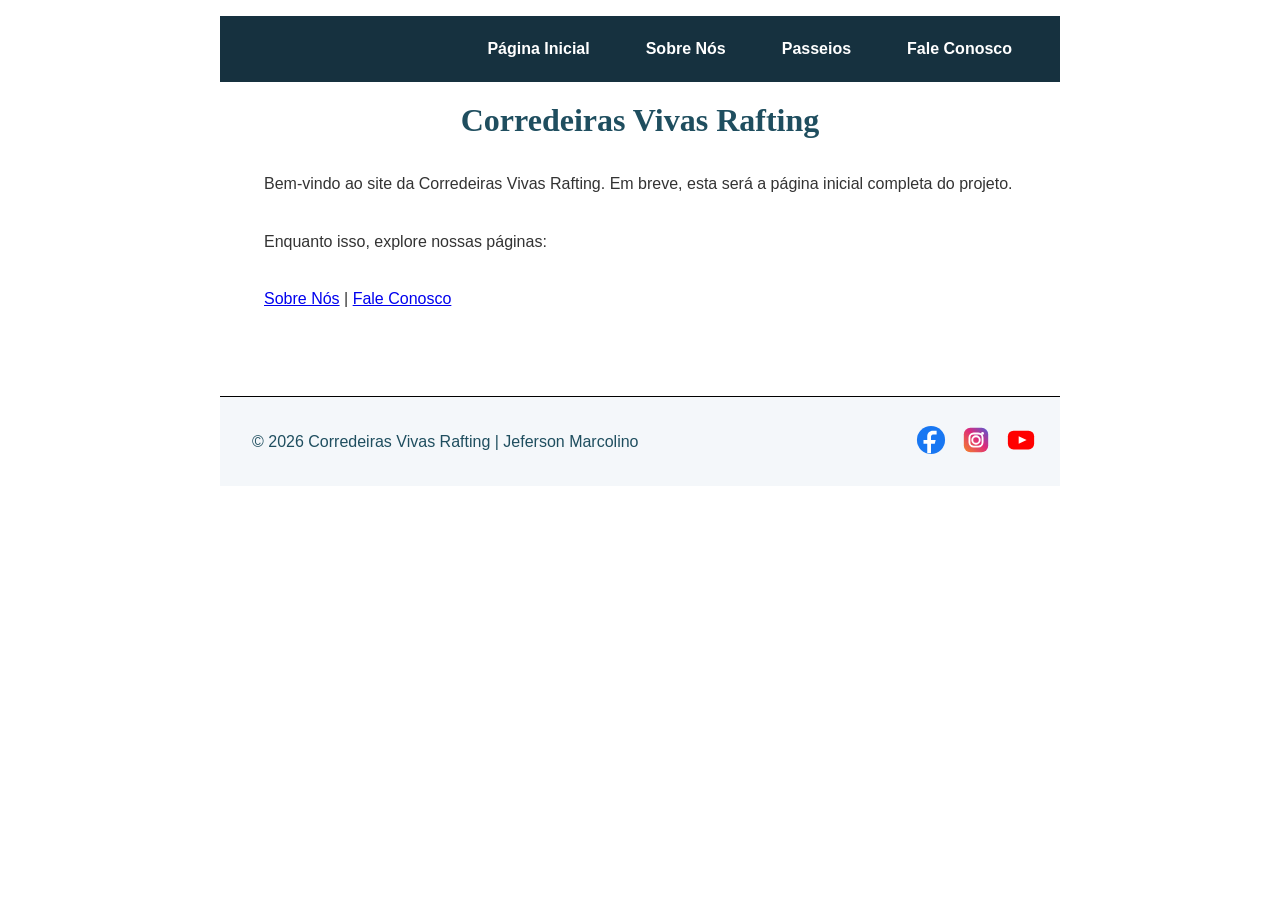
==== wwr/index.html @ 21b04851 "S05 Segunda tentativa" ====
<!DOCTYPE html>
<html lang="pt-BR">

<head>
    <meta charset="UTF-8">
    <meta name="viewport" content="width=device-width, initial-scale=1.0">
    <meta name="description" content="Página inicial da Corredeiras Vivas Rafting. Aventuras em corredeiras com segurança e diversão no Rio Grande do Sul.">
    <meta name="author" content="Jeferson Marcolino">
    <title>Página Inicial | Corredeiras Vivas Rafting</title>
    <link rel="stylesheet" href="estilos/rafting.css">
</head>

<body>
    <header>
        <img src="imagens/logo-rafting.svg" alt="Logotipo Corredeiras Vivas Rafting" class="logo">
        <nav>
            <a href="index.html">Página Inicial</a>
            <a href="sobre.html">Sobre Nós</a>
            <a href="passeios.html">Passeios</a>
            <a href="contato.html">Fale Conosco</a>
        </nav>
    </header>

    <main>
        <h1>Corredeiras Vivas Rafting</h1>
        <p>Bem-vindo ao site da Corredeiras Vivas Rafting. Em breve, esta será a página inicial completa do projeto.</p>
        <p>Enquanto isso, explore nossas páginas:</p>
        <p><a href="sobre.html">Sobre Nós</a> | <a href="contato.html">Fale Conosco</a></p>
    </main>

    <footer>
        <p>&copy; 2026 Corredeiras Vivas Rafting | Jeferson Marcolino</p>
        <nav class="socialmedia">
            <a href="https://facebook.com" target="_blank" rel="noopener noreferrer">
                <img src="imagens/facebook.svg" alt="Visite nossa página oficial do Facebook">
            </a>
            <a href="https://instagram.com" target="_blank" rel="noopener noreferrer">
                <img src="imagens/instagram.svg" alt="Siga o nosso perfil no Instagram">
            </a>
            <a href="https://youtube.com" target="_blank" rel="noopener noreferrer">
                <img src="imagens/youtube.svg" alt="Assista aos nossos vídeos no YouTube">
            </a>
        </nav>
    </footer>
</body>

</html>
---- wwr/estilos/rafting.css ----
/* --- 1. VARIÁVEIS CSS --- */
:root {
    --cor-primaria: #1f4e5f;     
    --cor-secundaria: #4da8da;   
    --cor-destaque1: #16313f;    
    --cor-destaque2: #f4f7fa;    
    --cor-fundo: #ffffff;
    --cor-texto-escuro: #333333;
    --cor-texto-claro: #ffffff;
    --fonte-body: Arial, Helvetica, sans-serif;
    --fonte-titulo: Georgia, "Times New Roman", serif;
}

/* --- 2. RESET DE SELETOR UNIVERSAL --- */
*, *::before, *::after {
    margin: 0;
    padding: 0;
    box-sizing: border-box;
}

/* --- Regras Gerais --- */
body {
    font-family: var(--fonte-body);
    background-color: var(--cor-fundo);
    color: var(--cor-texto-escuro);
}

p {
    line-height: 1.6;
}

h1,
h2 {
    font-family: var(--fonte-titulo);
    color: var(--cor-primaria);
}

nav,
p,
section,
article {
    margin: 16px;
    padding: 8px;
}

header,
main,
footer {
    width: 840px;
    margin: 0 auto;
}

main {
    padding: 20px;
}

/* --- CABEÇALHO (Header com CSS Grid) --- */
header {
    display: grid;
    grid-template-columns: auto 1fr; 
    align-items: center;            
    background-color: var(--cor-destaque1); 
    color: var(--cor-texto-claro);
    padding: 1rem 2rem;
    margin-top: 16px;
}

header .logo {
    max-height: 50px;               
    width: auto;
    display: block;
}

/* Navegação Superior (CSS Flexbox) */
header nav {
    display: flex;
    justify-content: flex-end;      
    gap: 1.5rem;                    
    background-color: transparent;
    margin: 0;
    padding: 0;
}

/* ELIMINAÇÃO DOS DOIS ERROS DE CONTRASTE:
   Força rigidamente a cor branca em absolutamente todos os estados dos links do header */
header nav a,
header nav a:link,
header nav a:visited,
header nav a:active {
    color: var(--cor-texto-claro);
    text-decoration: none;
    font-weight: bold;
    padding: 0.5rem 1rem;
    display: inline-block;
}

header nav a:hover {
    color: var(--cor-secundaria);                 
}

/* --- 3. CONTAINER DO HERO --- */
.hero {
    position: relative;
    width: 100%;
    margin: 5.5rem 16px 10rem;
    padding: 0;
}

.hero > img {
    display: block;
    width: 100%;
    height: auto;
}

.hero h1 {
    position: absolute;
    top: 0;
    left: 0;
    width: 100%;
    margin: 0;
    padding: 16px;
    color: #ffffff;
    background-color: var(--cor-destaque1);
    opacity: 0.85;
    font-size: 2rem;
    text-align: center;
    transform: translateY(calc(-100% - 1rem));
    box-shadow: 0 4px 8px rgba(0, 0, 0, 0.15);
}

.hero article {
    position: absolute;
    top: 100%;
    left: 0;
    right: 0;
    margin: 1rem 0 0;
    padding: 15px;
    display: flex;
    align-items: center;
    gap: 20px;
    width: 100%;
    background-color: var(--cor-fundo);
    border-radius: 4px;
    box-shadow: 0 4px 15px rgba(0, 0, 0, 0.2);
}

.hero article img {
    float: right;
    width: 80px;
    height: auto;
    border: 1px solid #ccc;
    padding: 3px;
    flex-shrink: 0;
}

.hero article p {
    color: var(--cor-texto-escuro);
    margin: 0;
    text-align: left;
}

/* --- SEÇÃO HISTÓRIA (Grid de 2 Colunas) --- */
.historia-section {
    margin: 2.5rem 0;
}

.historia-conteudo {
    display: grid;
    grid-template-columns: 1fr 1fr; 
    gap: 2rem;
    align-items: center;
}

.historia-conteudo img {
    width: 100%;
    height: auto;
    border-radius: 5px;
}

/* --- SEÇÃO DE AVENTURAS (Galeria Flexbox) --- */
.aventuras-section {
    margin: 3rem 0;
}

.galeria-aventuras {
    display: flex;
    justify-content: space-between; 
    gap: 12px;                      
    margin-top: 1.5rem;
}

.galeria-aventuras figure {
    flex: 1;                        
    margin: 0;
    background-color: var(--cor-destaque2);
    padding: 8px;
    border: 1px solid #ddd;
    border-radius: 4px;
    text-align: center;
}

.galeria-aventuras img {
    width: 100%;                    
    height: auto;              
    display: block;
}

.galeria-aventuras figcaption {
    margin-top: 8px;
    font-size: 0.8rem;
    color: var(--cor-destaque1);
    font-weight: bold;
}

/* --- RODAPÉ (Footer) --- */
footer {
    display: flex;
    justify-content: space-between; 
    align-items: center;
    margin-top: 40px;
    border-top: 1px solid #000;     
    padding: 1.5rem;
    background-color: var(--cor-destaque2);
}

footer p {
    margin: 0;
    color: var(--cor-primaria);
}

footer nav.socialmedia {
    display: flex;
    gap: 15px;                      
    background-color: transparent;
    margin: 0;
    padding: 0;
}

.socialmedia a {
    text-decoration: none;
}

footer nav.socialmedia a {
    padding: 0;
    display: inline;
}

footer nav.socialmedia img {
    width: 30px;                    
    height: auto;
}

/* --- PÁGINA FALE CONOSCO (contato.html) --- */
main > h1 {
    text-align: center;
    margin-bottom: 1.5rem;
}

.contato-grid {
    display: grid;
    grid-template-columns: 1fr 1fr;
    gap: 2rem;
    align-items: start;
    margin-top: 1rem;
}

.contato-info address {
    font-style: normal;
    margin: 0;
}

.contato-info address a {
    color: var(--cor-primaria);
    font-weight: bold;
}

.mapa-google {
    display: block;
    width: 100%;
    height: 250px;
    margin: 0;
    border: 0;
}

.equipe-grid {
    display: flex;
    justify-content: space-between;
    gap: 1rem;
    margin-top: 1rem;
}

.equipe-grid figure {
    flex: 1;
    margin: 0;
    text-align: center;
    background-color: var(--cor-destaque2);
    padding: 12px;
    border: 1px solid #ddd;
    border-radius: 6px;
}

.equipe-grid img {
    width: 100%;
    max-width: 140px;
    height: auto;
    display: block;
    margin: 0 auto;
    border-radius: 8px;
}

.equipe-grid figcaption {
    margin-top: 10px;
    font-size: 0.85rem;
    color: var(--cor-destaque1);
    font-weight: bold;
}

.formulario-contato form {
    display: grid;
    gap: 0.75rem;
    max-width: 100%;
}

.formulario-contato label {
    font-weight: bold;
    color: var(--cor-destaque1);
}

.formulario-contato input[type="text"],
.formulario-contato input[type="email"],
.formulario-contato textarea {
    width: 100%;
    padding: 0.6rem;
    border: 1px solid #ccc;
    border-radius: 4px;
    font-family: var(--fonte-body);
    font-size: 1rem;
}

.formulario-contato fieldset {
    border: 1px solid #ccc;
    border-radius: 4px;
    padding: 1rem;
}

.formulario-contato fieldset legend {
    font-weight: bold;
    color: var(--cor-primaria);
    padding: 0 0.5rem;
}

.formulario-contato fieldset label {
    display: block;
    font-weight: normal;
    margin: 0.5rem 0;
}

.checkbox-newsletter {
    display: flex;
    align-items: center;
    gap: 0.5rem;
    font-weight: normal;
}

.formulario-contato button {
    justify-self: start;
    margin-top: 0.5rem;
    padding: 0.75rem 1.5rem;
    background-color: var(--cor-destaque1);
    color: var(--cor-texto-claro);
    border: none;
    border-radius: 4px;
    font-size: 1rem;
    font-weight: bold;
    cursor: pointer;
}

.formulario-contato button:hover {
    background-color: var(--cor-primaria);
}
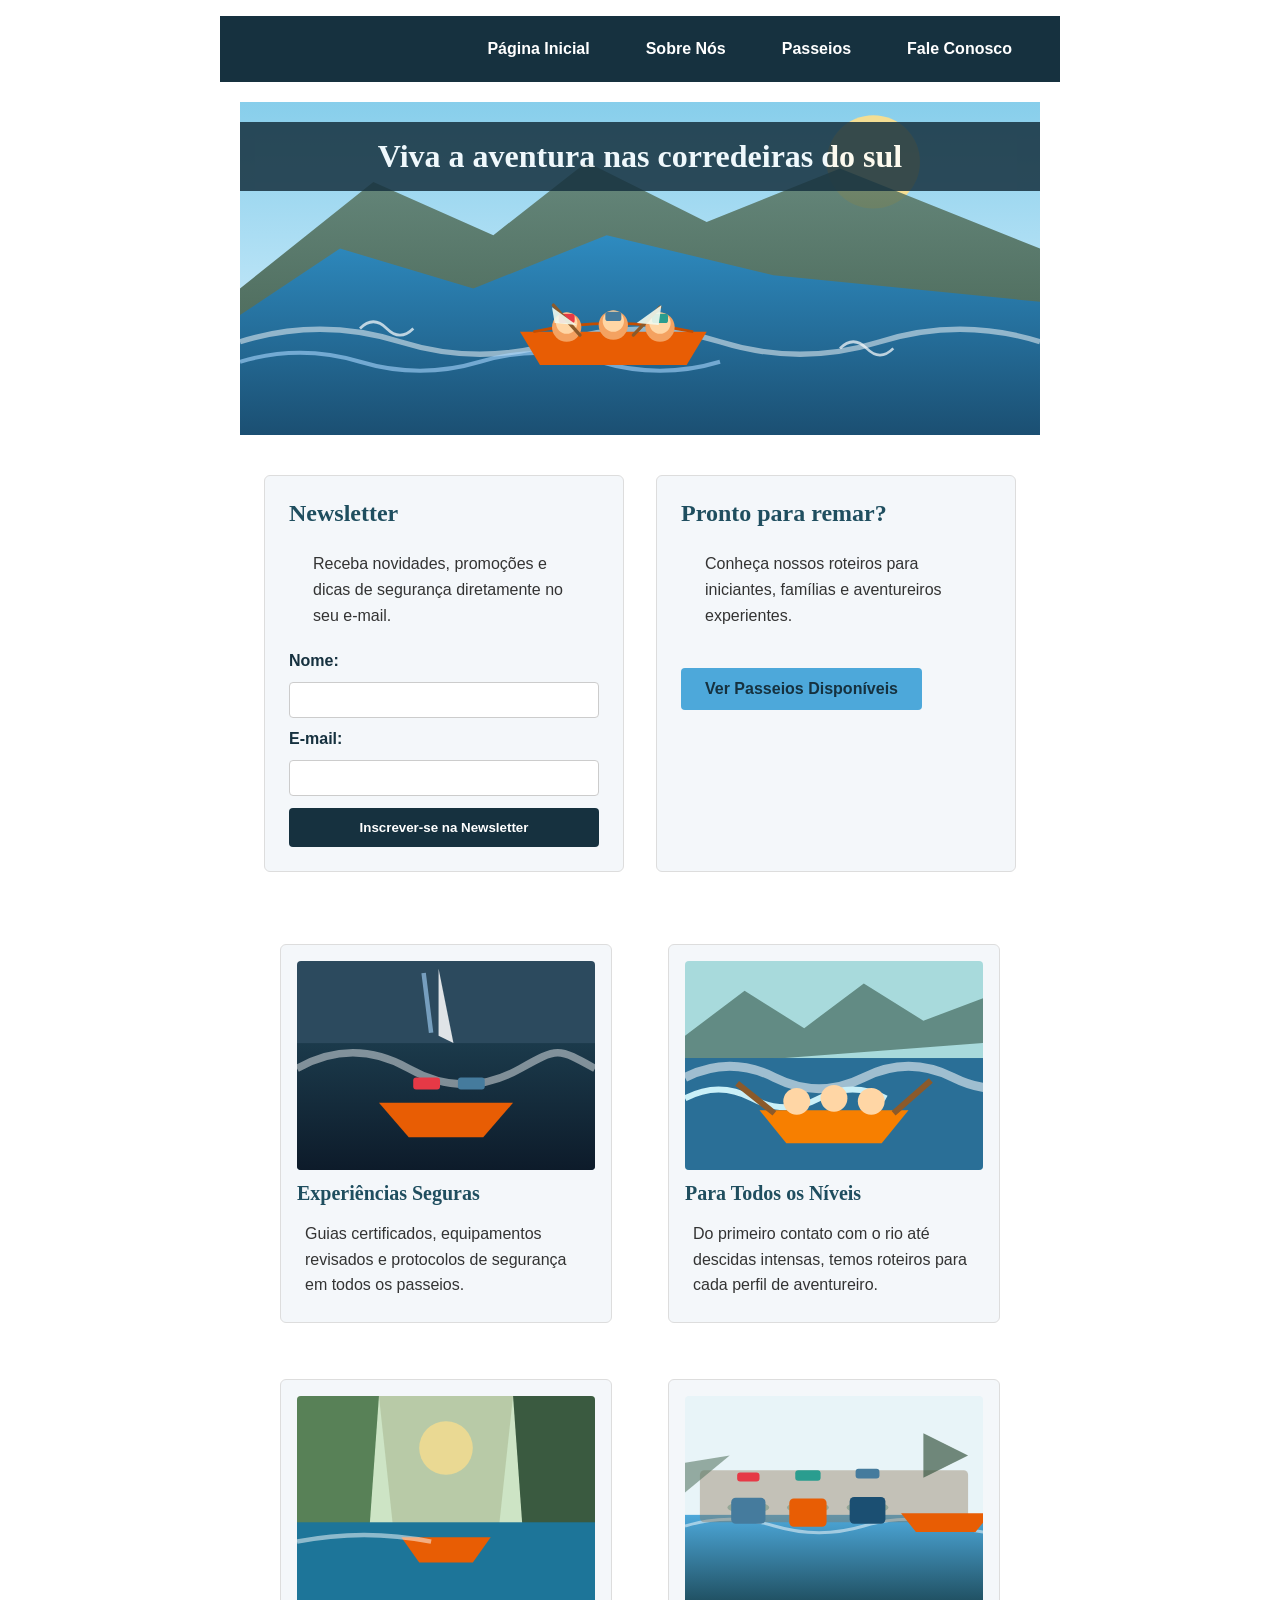
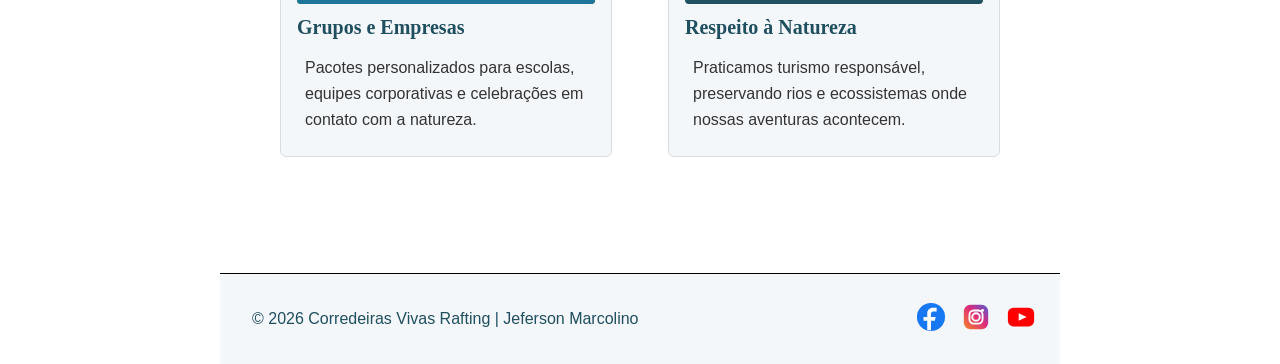
==== commit 76ce5b70: "S06 tentativa 01" ====
--- a/wwr/index.html
+++ b/wwr/index.html
@@ -4,7 +4,7 @@
 <head>
     <meta charset="UTF-8">
     <meta name="viewport" content="width=device-width, initial-scale=1.0">
-    <meta name="description" content="Página inicial da Corredeiras Vivas Rafting. Aventuras em corredeiras com segurança e diversão no Rio Grande do Sul.">
+    <meta name="description" content="Página inicial da Corredeiras Vivas Rafting. Descubra passeios em corredeiras, inscreva-se na newsletter e viva aventuras seguras no Rio Grande do Sul.">
     <meta name="author" content="Jeferson Marcolino">
     <title>Página Inicial | Corredeiras Vivas Rafting</title>
     <link rel="stylesheet" href="estilos/rafting.css">
@@ -22,15 +22,60 @@
     </header>
 
     <main>
-        <h1>Corredeiras Vivas Rafting</h1>
-        <p>Bem-vindo ao site da Corredeiras Vivas Rafting. Em breve, esta será a página inicial completa do projeto.</p>
-        <p>Enquanto isso, explore nossas páginas:</p>
-        <p><a href="sobre.html">Sobre Nós</a> | <a href="contato.html">Fale Conosco</a></p>
+        <div class="banner-home">
+            <img src="imagens/hero-rafting.svg" alt="Grupo de rafting navegando em corredeiras com montanhas ao fundo">
+            <h1>Viva a aventura nas corredeiras do sul</h1>
+        </div>
+
+        <section class="inicio-acoes">
+            <div class="newsletter-home">
+                <h2>Newsletter</h2>
+                <p>Receba novidades, promoções e dicas de segurança diretamente no seu e-mail.</p>
+                <form action="#" method="post">
+                    <label for="newsletter-nome">Nome:</label>
+                    <input type="text" id="newsletter-nome" name="nome" required>
+
+                    <label for="newsletter-email">E-mail:</label>
+                    <input type="email" id="newsletter-email" name="email" required>
+
+                    <button type="submit">Inscrever-se na Newsletter</button>
+                </form>
+            </div>
+
+            <div class="cta-passeios">
+                <h2>Pronto para remar?</h2>
+                <p>Conheça nossos roteiros para iniciantes, famílias e aventureiros experientes.</p>
+                <a class="botao-cta" href="passeios.html">Ver Passeios Disponíveis</a>
+            </div>
+        </section>
+
+        <section class="grid-ofertas">
+            <article class="oferta-card">
+                <img src="imagens/salto-rio-negro.svg" alt="Bote enfrentando corredeiras no Salto do Rio Negro">
+                <h2>Experiências Seguras</h2>
+                <p>Guias certificados, equipamentos revisados e protocolos de segurança em todos os passeios.</p>
+            </article>
+            <article class="oferta-card">
+                <img src="imagens/corredeira-paranapanema.svg" alt="Remadores em corredeira no Rio Paranapanema">
+                <h2>Para Todos os Níveis</h2>
+                <p>Do primeiro contato com o rio até descidas intensas, temos roteiros para cada perfil de aventureiro.</p>
+            </article>
+            <article class="oferta-card">
+                <img src="imagens/canyon-iguacu.svg" alt="Paisagem de canyon com bote de rafting">
+                <h2>Grupos e Empresas</h2>
+                <p>Pacotes personalizados para escolas, equipes corporativas e celebrações em contato com a natureza.</p>
+            </article>
+            <article class="oferta-card">
+                <img src="imagens/historia-equipe.svg" alt="Equipe de guias da Corredeiras Vivas na base do rio">
+                <h2>Respeito à Natureza</h2>
+                <p>Praticamos turismo responsável, preservando rios e ecossistemas onde nossas aventuras acontecem.</p>
+            </article>
+        </section>
     </main>
 
     <footer>
         <p>&copy; 2026 Corredeiras Vivas Rafting | Jeferson Marcolino</p>
-        <nav class="socialmedia">
+        <nav class="redes-sociais">
             <a href="https://facebook.com" target="_blank" rel="noopener noreferrer">
                 <img src="imagens/facebook.svg" alt="Visite nossa página oficial do Facebook">
             </a>
--- a/wwr/estilos/rafting.css
+++ b/wwr/estilos/rafting.css
@@ -119,7 +119,7 @@
     width: 100%;
     margin: 0;
     padding: 16px;
-    color: #ffffff;
+    color: var(--cor-texto-claro);
     background-color: var(--cor-destaque1);
     opacity: 0.85;
     font-size: 2rem;
@@ -228,6 +228,7 @@
     color: var(--cor-primaria);
 }
 
+footer nav.redes-sociais,
 footer nav.socialmedia {
     display: flex;
     gap: 15px;                      
@@ -236,15 +237,18 @@
     padding: 0;
 }
 
+.redes-sociais a,
 .socialmedia a {
     text-decoration: none;
 }
 
+footer nav.redes-sociais a,
 footer nav.socialmedia a {
     padding: 0;
     display: inline;
 }
 
+footer nav.redes-sociais img,
 footer nav.socialmedia img {
     width: 30px;                    
     height: auto;
@@ -377,4 +381,204 @@
 
 .formulario-contato button:hover {
     background-color: var(--cor-primaria);
+}
+
+/* --- PÁGINA INICIAL (index.html) --- */
+.banner-home {
+    position: relative;
+    width: 100%;
+    margin-bottom: 2rem;
+}
+
+.banner-home img {
+    display: block;
+    width: 100%;
+    height: auto;
+}
+
+.banner-home h1 {
+    position: absolute;
+    top: 20px;
+    left: 0;
+    width: 100%;
+    margin: 0;
+    padding: 16px;
+    color: var(--cor-texto-claro);
+    background-color: var(--cor-destaque1);
+    opacity: 0.85;
+    font-size: 2rem;
+    text-align: center;
+}
+
+.inicio-acoes {
+    display: grid;
+    grid-template-columns: 1fr 1fr;
+    gap: 2rem;
+    margin-bottom: 2.5rem;
+}
+
+.newsletter-home,
+.cta-passeios {
+    background-color: var(--cor-destaque2);
+    padding: 1.5rem;
+    border-radius: 6px;
+    border: 1px solid #ddd;
+}
+
+.newsletter-home form {
+    display: grid;
+    gap: 0.75rem;
+    margin-top: 1rem;
+}
+
+.newsletter-home label {
+    font-weight: bold;
+    color: var(--cor-destaque1);
+}
+
+.newsletter-home input[type="text"],
+.newsletter-home input[type="email"] {
+    width: 100%;
+    padding: 0.6rem;
+    border: 1px solid #ccc;
+    border-radius: 4px;
+    font-family: var(--fonte-body);
+}
+
+.newsletter-home button {
+    padding: 0.75rem 1.5rem;
+    background-color: var(--cor-destaque1);
+    color: var(--cor-texto-claro);
+    border: none;
+    border-radius: 4px;
+    font-weight: bold;
+    cursor: pointer;
+}
+
+.newsletter-home button:hover {
+    background-color: var(--cor-primaria);
+}
+
+.botao-cta {
+    display: inline-block;
+    margin-top: 1rem;
+    padding: 0.75rem 1.5rem;
+    background-color: var(--cor-secundaria);
+    color: var(--cor-destaque1);
+    text-decoration: none;
+    font-weight: bold;
+    border-radius: 4px;
+}
+
+.botao-cta:hover {
+    background-color: var(--cor-primaria);
+    color: var(--cor-texto-claro);
+}
+
+.grid-ofertas {
+    display: grid;
+    grid-template-columns: 1fr 1fr;
+    gap: 1.5rem;
+    margin-bottom: 2rem;
+}
+
+.oferta-card {
+    background-color: var(--cor-destaque2);
+    padding: 1rem;
+    border-radius: 6px;
+    border: 1px solid #ddd;
+}
+
+.oferta-card img {
+    display: block;
+    width: 100%;
+    height: auto;
+    border-radius: 4px;
+    margin-bottom: 0.75rem;
+}
+
+.oferta-card h2 {
+    font-size: 1.25rem;
+    margin-bottom: 0.5rem;
+}
+
+.oferta-card p {
+    margin: 0;
+}
+
+/* --- PÁGINA PASSEIOS (passeios.html) --- */
+.cta-contato {
+    display: grid;
+    grid-template-columns: 2fr 1fr;
+    gap: 1.5rem;
+    align-items: center;
+    background-color: var(--cor-destaque2);
+    padding: 1.5rem;
+    border-radius: 6px;
+    border: 1px solid #ddd;
+    margin-bottom: 2rem;
+}
+
+.passeios-detalhes {
+    display: grid;
+    grid-template-columns: 1fr 1fr;
+    gap: 1.5rem;
+    margin-bottom: 2.5rem;
+}
+
+.passeio-card {
+    display: grid;
+    grid-template-columns: 140px 1fr;
+    gap: 1rem;
+    align-items: start;
+    background-color: var(--cor-destaque2);
+    padding: 1rem;
+    border-radius: 6px;
+    border: 1px solid #ddd;
+}
+
+.passeio-card img {
+    width: 100%;
+    height: auto;
+    border-radius: 4px;
+    display: block;
+}
+
+.passeio-card h2 {
+    font-size: 1.15rem;
+    margin-bottom: 0.5rem;
+}
+
+.passeio-card p {
+    margin: 0 0 0.5rem;
+}
+
+.tabela-passeios table {
+    width: 100%;
+    border-collapse: collapse;
+    margin-top: 1rem;
+}
+
+.tabela-passeios caption {
+    caption-side: top;
+    font-weight: bold;
+    color: var(--cor-primaria);
+    margin-bottom: 0.75rem;
+    text-align: left;
+}
+
+.tabela-passeios th,
+.tabela-passeios td {
+    border: 1px solid #ccc;
+    padding: 0.75rem;
+    text-align: left;
+}
+
+.tabela-passeios th {
+    background-color: var(--cor-destaque1);
+    color: var(--cor-texto-claro);
+}
+
+.tabela-passeios tbody tr:nth-child(even) {
+    background-color: var(--cor-destaque2);
 }
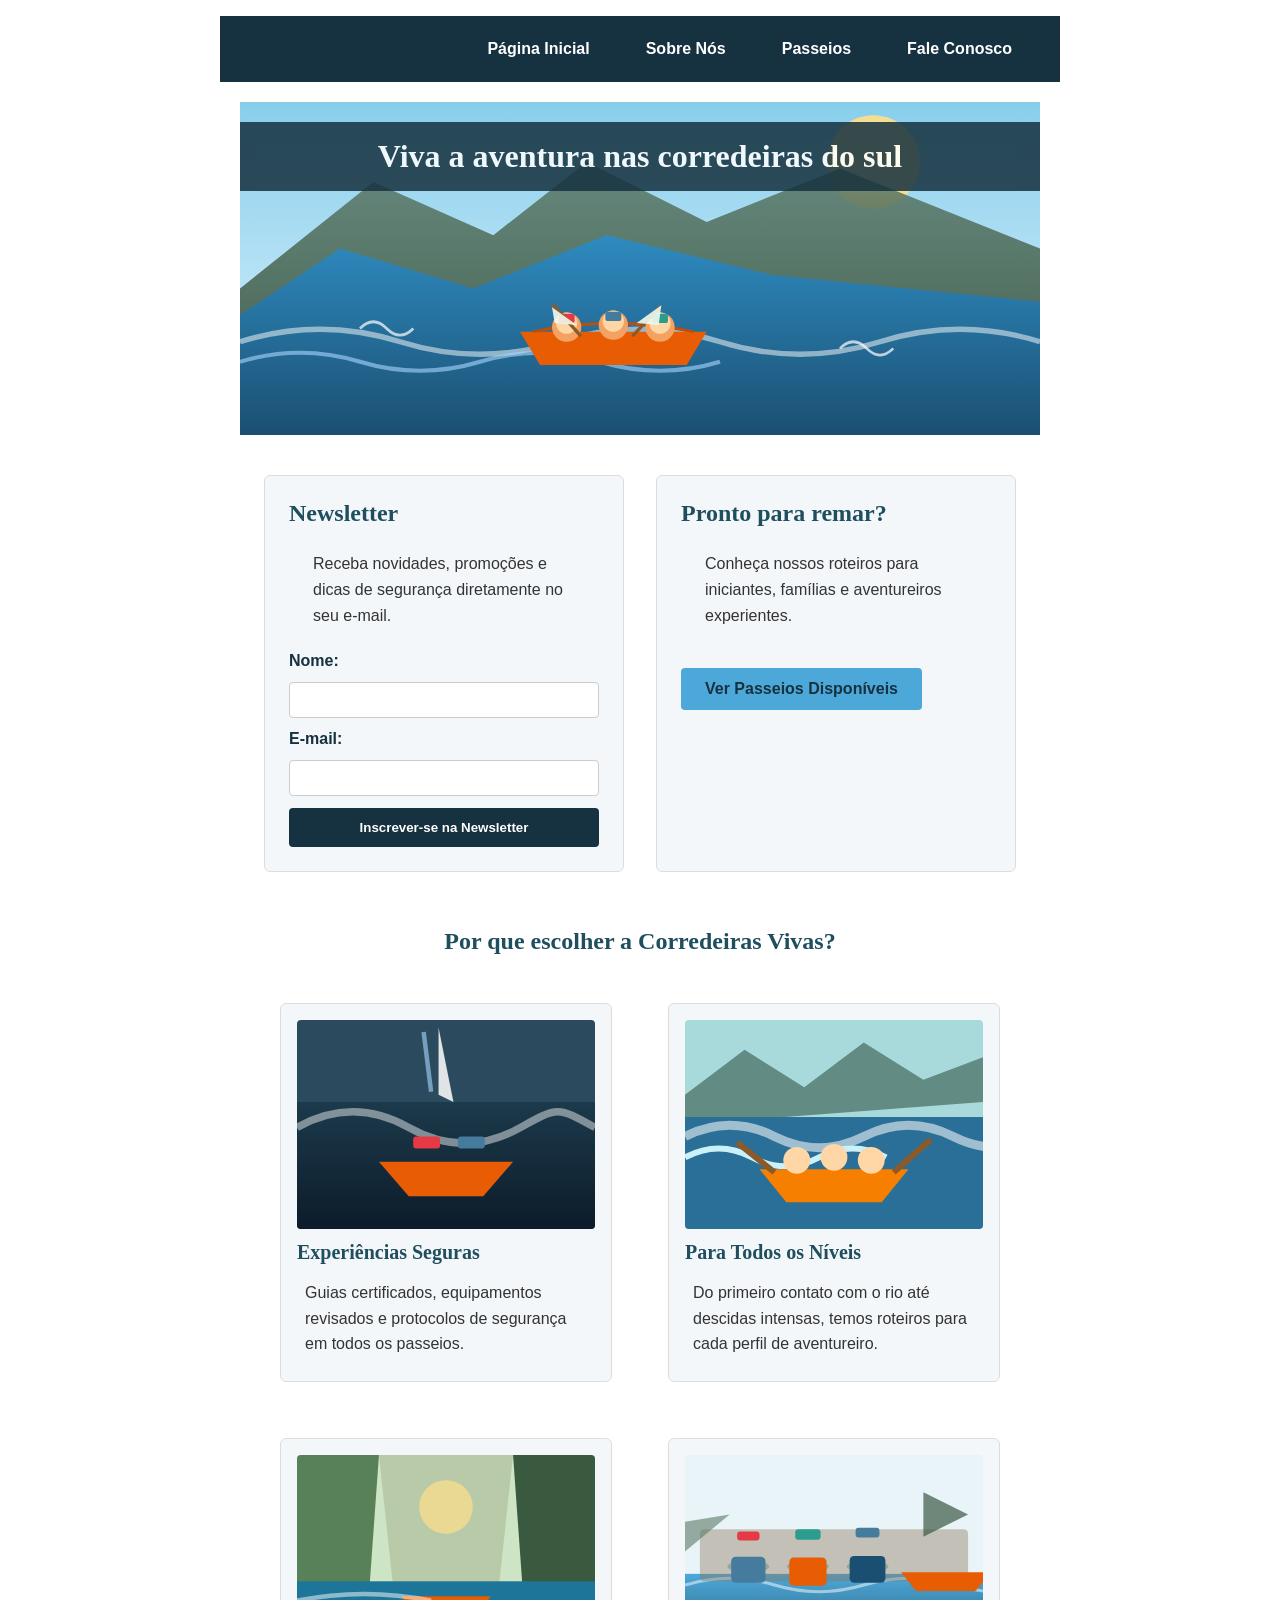
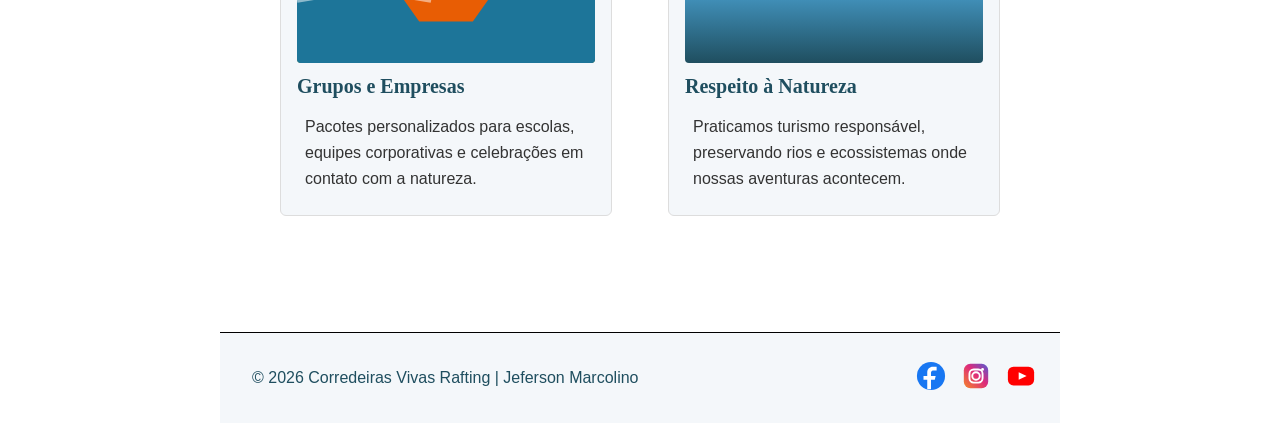
==== commit 4c0f3914: "S06 tentativa 02" ====
--- a/wwr/index.html
+++ b/wwr/index.html
@@ -50,6 +50,7 @@
         </section>
 
         <section class="grid-ofertas">
+            <h2>Por que escolher a Corredeiras Vivas?</h2>
             <article class="oferta-card">
                 <img src="imagens/salto-rio-negro.svg" alt="Bote enfrentando corredeiras no Salto do Rio Negro">
                 <h2>Experiências Seguras</h2>
--- a/wwr/estilos/rafting.css
+++ b/wwr/estilos/rafting.css
@@ -136,12 +136,21 @@
     margin: 1rem 0 0;
     padding: 15px;
     display: flex;
+    flex-wrap: wrap;
     align-items: center;
     gap: 20px;
     width: 100%;
     background-color: var(--cor-fundo);
     border-radius: 4px;
     box-shadow: 0 4px 15px rgba(0, 0, 0, 0.2);
+}
+
+.hero article h2 {
+    flex-basis: 100%;
+    width: 100%;
+    font-size: 1.25rem;
+    margin: 0;
+    text-align: left;
 }
 
 .hero article img {
@@ -482,6 +491,12 @@
     margin-bottom: 2rem;
 }
 
+.grid-ofertas > h2 {
+    grid-column: 1 / -1;
+    text-align: center;
+    margin-bottom: 0.5rem;
+}
+
 .oferta-card {
     background-color: var(--cor-destaque2);
     padding: 1rem;
@@ -524,6 +539,12 @@
     grid-template-columns: 1fr 1fr;
     gap: 1.5rem;
     margin-bottom: 2.5rem;
+}
+
+.passeios-detalhes > h2 {
+    grid-column: 1 / -1;
+    text-align: center;
+    margin-bottom: 0.5rem;
 }
 
 .passeio-card {
